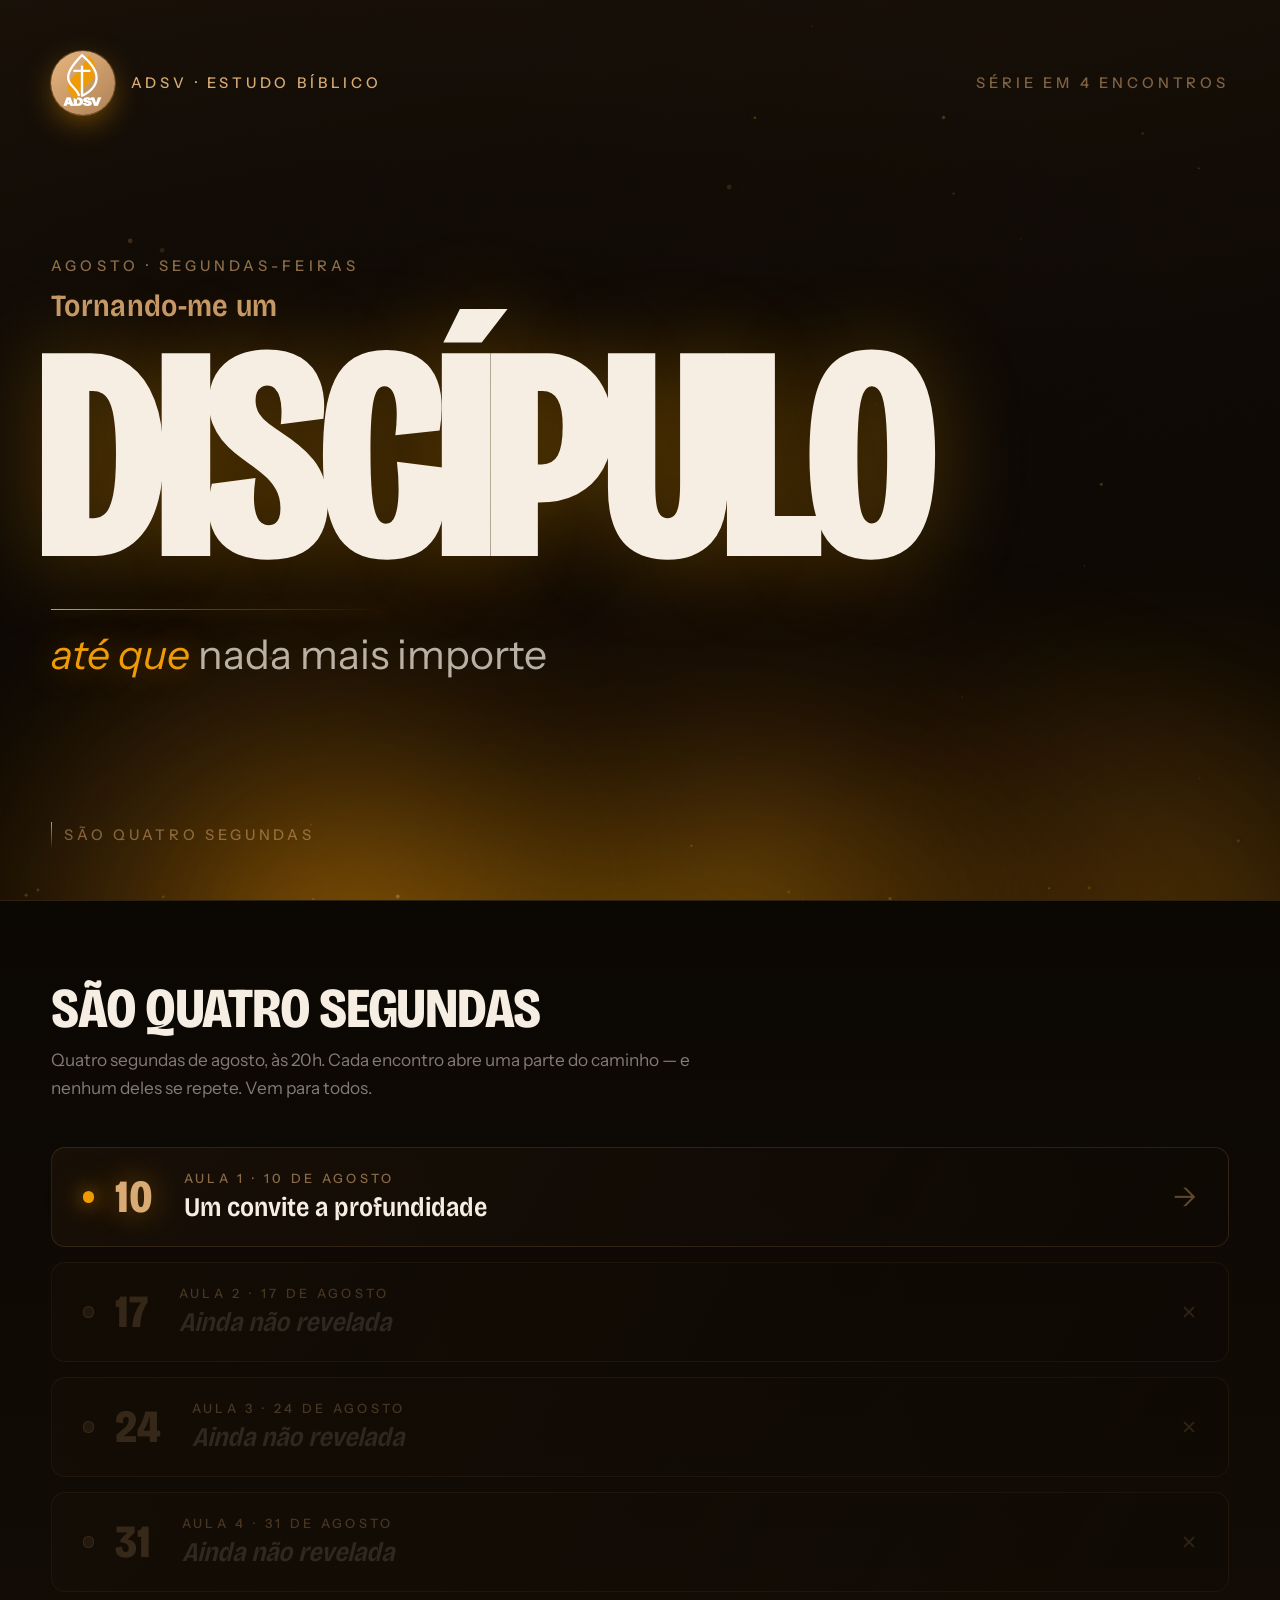
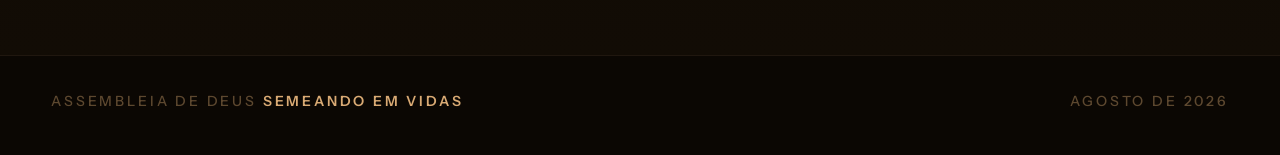
==== index.html @ de2c48a8 "Hub: peca vira aula (texto e chave do painel)" ====
<!DOCTYPE html>
<html lang="pt-BR">
<head>
<meta charset="utf-8">
<meta name="viewport" content="width=device-width,initial-scale=1">
<title>Tornando-me um discípulo — ADSV</title>
<meta name="description" content="Série de quatro estudos bíblicos. Assembleia de Deus Semeando em Vidas.">

<!-- Prévia ao colar o link no WhatsApp -->
<meta property="og:title" content="Tornando-me um discípulo">
<meta property="og:description" content="Até que nada mais importe · Série em 4 encontros · ADSV">
<meta property="og:image" content="logo.png">
<meta property="og:type" content="website">
<meta name="theme-color" content="#0E0904">

<link rel="icon" href="logo.png">
<link rel="preconnect" href="https://fonts.googleapis.com">
<link rel="preconnect" href="https://fonts.gstatic.com" crossorigin>
<link href="https://fonts.googleapis.com/css2?family=Bricolage+Grotesque:opsz,wdth,wght@12..96,75..100,400;12..96,75..100,600;12..96,75..100,800&family=Instrument+Sans:wght@400;500;600&display=swap" rel="stylesheet">
<link rel="stylesheet" href="base.css">

<style>
  /* ================= CAPA ================= */
  .capa{
    position:relative;
    min-height:100svh;
    display:flex; flex-direction:column;
    padding:var(--pad);
    background:linear-gradient(168deg,#1A1108 0%,#0E0904 52%,#0B0703 100%);
    overflow:hidden;
  }
  .capa::before{
    content:""; position:absolute; inset:0; z-index:1; pointer-events:none;
    background:radial-gradient(120% 100% at 26% 44%,rgba(11,7,3,.6) 0%,rgba(11,7,3,0) 58%);
  }
  .camada{ position:relative; z-index:2; }

  .topo{
    display:flex; align-items:center; justify-content:space-between;
    gap:16px; flex-wrap:wrap;
  }
  .marca{ display:flex; align-items:center; gap:clamp(10px,1.2vw,22px); }
  .marca img{
    width:clamp(44px,5vw,96px); height:auto; border-radius:50%;
    box-shadow:0 0 0 1px rgba(217,170,116,.3),0 10px 34px -8px rgba(239,155,4,.65);
  }
  .marca span,.contador{
    font-size:clamp(9px,1.15vw,19px);
    letter-spacing:.26em; text-transform:uppercase; font-weight:500;
  }
  .marca span{ color:var(--sand); }
  .contador{ color:rgba(217,170,116,.55); }

  .centro{ flex:1; display:flex; flex-direction:column; justify-content:center;
           padding:clamp(40px,6vh,90px) 0; }

  .titulo{
    font-family:var(--display); font-weight:800;
    font-variation-settings:"wdth" 75;
    font-size:clamp(46px,24vw,440px);
    line-height:.8; letter-spacing:-.04em;
    text-transform:uppercase; color:var(--bone);
    white-space:nowrap; margin:clamp(6px,1vh,16px) 0 0 -.05em;
    text-shadow:0 4px 90px rgba(239,155,4,.32);
  }
  @media (max-width:640px){ .titulo{ font-size:17vw; } }

  .centro .eyebrow{ margin-bottom:clamp(10px,1.6vh,26px); }
  .centro .rule{ margin:clamp(22px,3.4vh,52px) 0 clamp(14px,2vh,30px); }

  .desce{
    display:flex; align-items:center; gap:12px;
    font-size:clamp(9px,1.15vw,19px);
    letter-spacing:.26em; text-transform:uppercase;
    color:rgba(217,170,116,.5); font-weight:500;
  }
  .desce i{
    display:block; width:1px; height:clamp(24px,3vh,44px);
    background:linear-gradient(180deg,var(--ember),transparent);
    animation:desliza 2.4s ease-in-out infinite;
  }
  @keyframes desliza{ 0%,100%{opacity:.3;transform:translateY(-4px)} 50%{opacity:1;transform:translateY(4px)} }

  /* ================= AULAS ================= */
  .pecas{
    position:relative;
    padding:clamp(60px,9vh,130px) var(--pad) clamp(50px,7vh,100px);
    background:linear-gradient(180deg,#0B0703 0%,#120C05 100%);
    border-top:1px solid rgba(217,170,116,.14);
  }
  .pecas h2{
    font-family:var(--display); font-weight:800;
    font-variation-settings:"wdth" 82;
    font-size:clamp(26px,4.4vw,72px); line-height:.95;
    text-transform:uppercase; letter-spacing:-.02em;
    color:var(--bone); margin-bottom:clamp(8px,1.2vh,16px);
  }
  .pecas .sub{
    font-size:clamp(13px,1.35vw,22px); line-height:1.6;
    color:rgba(246,238,227,.5); max-width:56ch;
    margin-bottom:clamp(34px,5vh,68px);
  }

  .lista{ display:flex; flex-direction:column; gap:clamp(12px,1.6vh,20px); }

  .peca{
    position:relative; display:grid;
    grid-template-columns:auto 1fr auto;
    align-items:center; gap:clamp(16px,2.4vw,44px);
    padding:clamp(18px,2.6vh,34px) clamp(18px,2.4vw,40px);
    border:1px solid rgba(217,170,116,.14);
    border-radius:14px;
    background:linear-gradient(120deg,rgba(26,17,8,.85),rgba(14,9,4,.6));
    transition:border-color .3s ease, transform .3s ease, background .3s ease;
  }

  /* liberada */
  .peca.aberta{ cursor:pointer; }
  .peca.aberta:hover{
    border-color:rgba(239,155,4,.5);
    transform:translateY(-3px);
    background:linear-gradient(120deg,rgba(40,26,10,.9),rgba(18,12,5,.7));
  }
  .peca.aberta:hover .seta{ transform:translateX(6px); color:var(--ember); }
  .peca.aberta:hover .num{ color:var(--bone); }

  /* travada */
  .peca.travada{ opacity:.45; cursor:default; }

  .marcador{ display:flex; align-items:center; gap:clamp(12px,1.6vw,26px); }
  .ponto{
    width:clamp(10px,.9vw,15px); aspect-ratio:1; border-radius:50%;
    background:var(--bark); box-shadow:inset 0 0 0 1px rgba(217,170,116,.3);
    flex-shrink:0;
  }
  .peca.aberta .ponto{
    background:var(--ember);
    box-shadow:0 0 20px rgba(239,155,4,.9),0 0 48px rgba(239,155,4,.45);
    animation:pulsa 2.8s ease-in-out infinite;
  }
  @keyframes pulsa{ 0%,100%{opacity:1} 50%{opacity:.58} }

  .num{
    font-family:var(--display); font-weight:800;
    font-variation-settings:"wdth" 82;
    font-size:clamp(30px,3.6vw,60px); line-height:1;
    color:rgba(217,170,116,.4); transition:color .3s ease;
  }
  .peca.aberta .num{ color:var(--sand); text-shadow:0 0 32px rgba(239,155,4,.45); }

  .info .rotulo{
    font-size:clamp(9px,1vw,15px); letter-spacing:.26em;
    text-transform:uppercase; color:rgba(217,170,116,.6);
    font-weight:500; margin-bottom:6px;
  }
  .info .nome{
    font-family:var(--display); font-weight:600;
    font-variation-settings:"wdth" 88;
    font-size:clamp(16px,2.1vw,34px); line-height:1.15;
    color:var(--bone);
  }
  .info .nome.vazio{ color:rgba(246,238,227,.28); font-style:italic; }

  .seta{
    font-size:clamp(20px,2.2vw,34px); color:rgba(217,170,116,.4);
    transition:transform .3s ease,color .3s ease;
  }
  .cadeado{ font-size:clamp(14px,1.5vw,22px); color:rgba(217,170,116,.35); }

  /* ================= RODAPÉ ================= */
  footer{
    padding:clamp(30px,4vh,54px) var(--pad) clamp(40px,5vh,70px);
    border-top:1px solid rgba(217,170,116,.1);
    display:flex; justify-content:space-between; align-items:center;
    gap:16px; flex-wrap:wrap;
    font-size:clamp(10px,1.1vw,16px);
    letter-spacing:.2em; text-transform:uppercase;
    color:rgba(217,170,116,.4); font-weight:500;
  }
  footer b{ color:var(--sand); font-weight:600; }
</style>
</head>
<body>

<!-- ===================== CAPA ===================== -->
<header class="capa">
  <div class="fogo">
    <div class="heat"><i></i><i></i><i></i><i></i></div>
    <canvas></canvas>
    <div class="brasa-glow"></div>
  </div>
  <div class="grao"></div>

  <div class="camada topo">
    <div class="marca">
      <img src="logo.png" alt="Logo ADSV">
      <span>ADSV · Estudo bíblico</span>
    </div>
    <div class="contador">Série em 4 encontros</div>
  </div>

  <div class="camada centro">
    <div class="eyebrow">Agosto · Segundas-feiras</div>
    <div class="kicker">Tornando-me um</div>
    <h1 class="titulo">Discípulo</h1>
    <div class="rule"></div>
    <div class="hook"><em>até que</em> nada mais importe</div>
  </div>

  <a class="camada desce" href="#pecas">
    <i></i> São quatro segundas
  </a>
</header>

<!-- ===================== AULAS ===================== -->
<main class="pecas" id="pecas">
  <h2>São quatro segundas</h2>
  <p class="sub">
    Quatro segundas de agosto, às 20h. Cada encontro abre uma parte do caminho —
    e nenhum deles se repete. Vem para todos.
  </p>
  <div class="lista" id="lista"></div>
</main>

<footer>
  <div>Assembleia de Deus <b>Semeando em Vidas</b></div>
  <div>Agosto de 2026</div>
</footer>

<script>
/* ═══════════════════════════════════════════════════════════
   PAINEL DE CONTROLE DA SÉRIE

   Para liberar um encontro: troque  liberado: false  por  true
   Para dar nome à aula:     preencha o campo  titulo

   Aula travada NÃO mostra o título — é o que protege a surpresa.
   Aula já liberada continua aberta para sempre.
   ═══════════════════════════════════════════════════════════ */
const ENCONTROS = [
  { aula:1, dia:'10', data:'10 de agosto', titulo:'Um convite a profundidade', arquivo:'01-encontro.html', liberado:true  },
  { aula:2, dia:'17', data:'17 de agosto', titulo:'', arquivo:'02-encontro.html', liberado:false },
  { aula:3, dia:'24', data:'24 de agosto', titulo:'', arquivo:'03-encontro.html', liberado:false },
  { aula:4, dia:'31', data:'31 de agosto', titulo:'', arquivo:'04-encontro.html', liberado:false }
];

/* ─────────── daqui para baixo não precisa mexer ─────────── */
(function(){
  const lista = document.getElementById('lista');

  ENCONTROS.forEach(function(e){
    const aberto = e.liberado;
    const el = document.createElement(aberto ? 'a' : 'div');
    el.className = 'peca ' + (aberto ? 'aberta' : 'travada');

    if (aberto){
      el.href = e.arquivo;
    } else {
      el.setAttribute('aria-disabled', 'true');
    }

    const nome = aberto
      ? (e.titulo
          ? '<div class="nome">' + e.titulo + '</div>'
          : '<div class="nome vazio">Título a definir</div>')
      : '<div class="nome vazio">Ainda não revelada</div>';

    el.innerHTML =
      '<div class="marcador">' +
        '<div class="ponto"></div>' +
        '<div class="num">' + e.dia + '</div>' +
      '</div>' +
      '<div class="info">' +
        '<div class="rotulo">Aula ' + e.aula + ' · ' + e.data + '</div>' +
        nome +
      '</div>' +
      (aberto ? '<div class="seta">→</div>' : '<div class="cadeado">✕</div>');

    lista.appendChild(el);
  });
})();
</script>
<script src="fogo.js"></script>
</body>
</html>
---- base.css ----
/* ═══════════════════════════════════════════════════════════
   TORNANDO-ME UM DISCÍPULO · ADSV
   base.css — variáveis, reset e elementos compartilhados
   ═══════════════════════════════════════════════════════════ */

:root{
  /* espaçamento lateral padrão de todas as telas */
  --pad: clamp(22px, 4vw, 76px);

  /* fontes */
  --display: 'Bricolage Grotesque', 'Instrument Sans', system-ui, sans-serif;
  --sans:    'Instrument Sans', system-ui, -apple-system, 'Segoe UI', sans-serif;

  /* paleta */
  --pitch:    #0B0703;   /* fundo mais escuro   */
  --bark:     #3B2A16;   /* marrom apagado      */
  --sand:     #D9AA74;   /* areia / secundária  */
  --ember:    #EF9B04;   /* brasa · cor-chave   */
  --ember-hi: #FFC46A;   /* brasa clara         */
  --bone:     #F6EEE3;   /* texto principal     */
}

*,*::before,*::after{ margin:0; padding:0; box-sizing:border-box; }

html{ -webkit-text-size-adjust:100%; scroll-behavior:smooth; }

body{
  background:var(--pitch);
  color:var(--bone);
  font-family:var(--sans);
  font-weight:400;
  -webkit-font-smoothing:antialiased;
  -moz-osx-font-smoothing:grayscale;
  overflow-x:hidden;
}

a{ color:inherit; text-decoration:none; }
img{ display:block; max-width:100%; }
::selection{ background:rgba(239,155,4,.32); color:var(--bone); }

/* barra de rolagem discreta */
::-webkit-scrollbar{ width:9px; }
::-webkit-scrollbar-track{ background:#0B0703; }
::-webkit-scrollbar-thumb{ background:rgba(217,170,116,.2); border-radius:9px; }
::-webkit-scrollbar-thumb:hover{ background:rgba(239,155,4,.45); }


/* ═══════════ TIPOGRAFIA COMPARTILHADA ═══════════ */

/* etiqueta pequena em caixa alta */
.eyebrow{
  font-size:clamp(9px,1.15vw,19px);
  letter-spacing:.28em;
  text-transform:uppercase;
  font-weight:500;
  color:rgba(217,170,116,.62);
}

/* linha acima do título gigante — "Tornando-me um" */
.kicker{
  font-family:var(--display);
  font-weight:600;
  font-variation-settings:"wdth" 90;
  font-size:clamp(15px,2.4vw,40px);
  line-height:1.1;
  letter-spacing:.01em;
  color:rgba(217,170,116,.9);
}

/* filete de brasa */
.rule{
  height:1px;
  width:min(340px,46vw);
  background:linear-gradient(90deg,var(--ember) 0%,rgba(239,155,4,.35) 45%,rgba(239,155,4,0) 100%);
  box-shadow:0 0 16px rgba(239,155,4,.45);
}

/* frase de efeito abaixo do filete */
.hook{
  font-size:clamp(19px,3.2vw,56px);
  line-height:1.28;
  font-weight:400;
  color:rgba(246,238,227,.72);
  max-width:30ch;
}
.hook em{
  font-style:italic;
  color:var(--ember);
  text-shadow:0 0 34px rgba(239,155,4,.45);
}


/* ═══════════ AMBIENTE: FOGO, BRASA E GRÃO ═══════════ */

.fogo{
  position:absolute;
  inset:0;
  z-index:0;
  pointer-events:none;
  overflow:hidden;
}

.fogo canvas{
  position:absolute;
  inset:0;
  width:100%;
  height:100%;
  display:block;
}

/* manchas de calor difusas na base da tela */
.fogo .heat{
  position:absolute;
  left:-10%; right:-10%; bottom:-18%;
  height:70%;
}
.fogo .heat i{
  position:absolute;
  bottom:0;
  display:block;
  border-radius:50%;
  filter:blur(58px);
  background:radial-gradient(circle at 50% 70%,rgba(239,155,4,.5) 0%,rgba(239,155,4,.16) 45%,rgba(239,155,4,0) 72%);
  animation:respira 7s ease-in-out infinite;
}
.fogo .heat i:nth-child(1){ left:6%;  width:44%; height:78%; animation-delay:0s;    opacity:.75; }
.fogo .heat i:nth-child(2){ left:38%; width:38%; height:62%; animation-delay:-2.3s; opacity:.6;  }
.fogo .heat i:nth-child(3){ left:64%; width:42%; height:70%; animation-delay:-4.1s; opacity:.5;  }
.fogo .heat i:nth-child(4){ left:20%; width:30%; height:52%; animation-delay:-5.6s; opacity:.45; }

@keyframes respira{
  0%,100%{ transform:translateY(6%)  scale(1);    opacity:.42; }
  50%    { transform:translateY(-4%) scale(1.09); opacity:.82; }
}

/* halo quente geral */
.brasa-glow{
  position:absolute;
  left:50%; bottom:-34%;
  width:130%; height:76%;
  transform:translateX(-50%);
  pointer-events:none;
  background:radial-gradient(ellipse at 50% 60%,rgba(239,155,4,.2) 0%,rgba(198,96,10,.09) 38%,rgba(239,155,4,0) 70%);
  filter:blur(24px);
  animation:pulsaGlow 9s ease-in-out infinite;
}
@keyframes pulsaGlow{
  0%,100%{ opacity:.55; }
  50%    { opacity:1;   }
}

/* textura de grão sobre tudo — tira o aspecto "digital demais" */
.grao{
  position:absolute;
  inset:0;
  z-index:1;
  pointer-events:none;
  opacity:.055;
  mix-blend-mode:overlay;
  background-image:url("data:image/svg+xml;utf8,<svg xmlns='http://www.w3.org/2000/svg' width='180' height='180'><filter id='r'><feTurbulence type='fractalNoise' baseFrequency='.85' numOctaves='3' stitchTiles='stitch'/></filter><rect width='180' height='180' filter='url(%23r)'/></svg>");
  background-size:180px 180px;
}


/* ═══════════ ACESSIBILIDADE ═══════════ */
@media (prefers-reduced-motion: reduce){
  *,*::before,*::after{
    animation-duration:.001ms !important;
    animation-iteration-count:1 !important;
    transition-duration:.001ms !important;
    scroll-behavior:auto !important;
  }
}
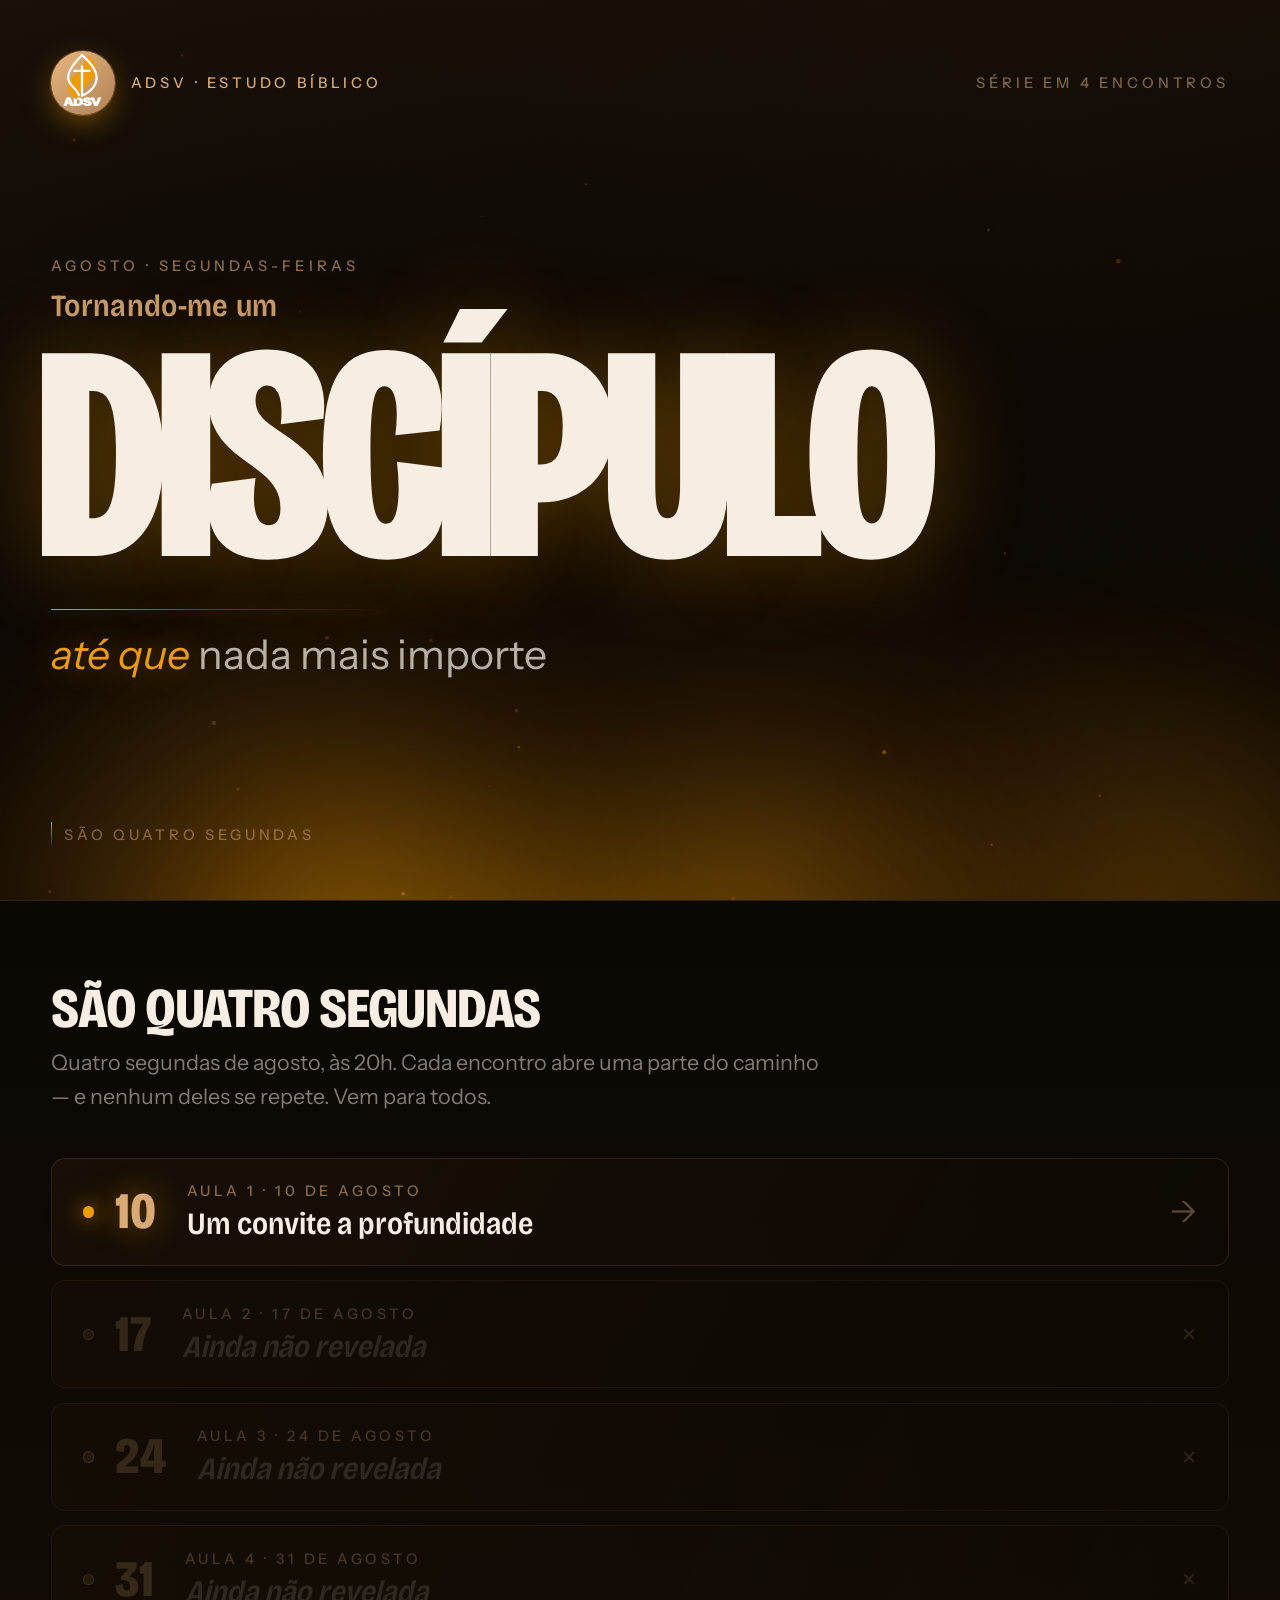
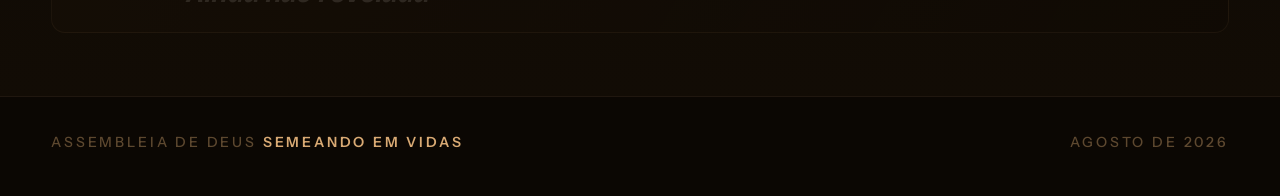
==== commit e3c3a7cf: "Hub: escala tipografica maior" ====
--- a/index.html
+++ b/index.html
@@ -96,7 +96,7 @@
     color:var(--bone); margin-bottom:clamp(8px,1.2vh,16px);
   }
   .pecas .sub{
-    font-size:clamp(13px,1.35vw,22px); line-height:1.6;
+    font-size:clamp(15px,1.68vw,28px); line-height:1.55;
     color:rgba(246,238,227,.5); max-width:56ch;
     margin-bottom:clamp(34px,5vh,68px);
   }
@@ -143,26 +143,26 @@
   .num{
     font-family:var(--display); font-weight:800;
     font-variation-settings:"wdth" 82;
-    font-size:clamp(30px,3.6vw,60px); line-height:1;
+    font-size:clamp(33px,4vw,68px); line-height:1;
     color:rgba(217,170,116,.4); transition:color .3s ease;
   }
   .peca.aberta .num{ color:var(--sand); text-shadow:0 0 32px rgba(239,155,4,.45); }
 
   .info .rotulo{
-    font-size:clamp(9px,1vw,15px); letter-spacing:.26em;
+    font-size:clamp(10px,1.14vw,17px); letter-spacing:.24em;
     text-transform:uppercase; color:rgba(217,170,116,.6);
     font-weight:500; margin-bottom:6px;
   }
   .info .nome{
     font-family:var(--display); font-weight:600;
     font-variation-settings:"wdth" 88;
-    font-size:clamp(16px,2.1vw,34px); line-height:1.15;
+    font-size:clamp(18px,2.42vw,40px); line-height:1.14;
     color:var(--bone);
   }
   .info .nome.vazio{ color:rgba(246,238,227,.28); font-style:italic; }
 
   .seta{
-    font-size:clamp(20px,2.2vw,34px); color:rgba(217,170,116,.4);
+    font-size:clamp(23px,2.5vw,38px); color:rgba(217,170,116,.4);
     transition:transform .3s ease,color .3s ease;
   }
   .cadeado{ font-size:clamp(14px,1.5vw,22px); color:rgba(217,170,116,.35); }
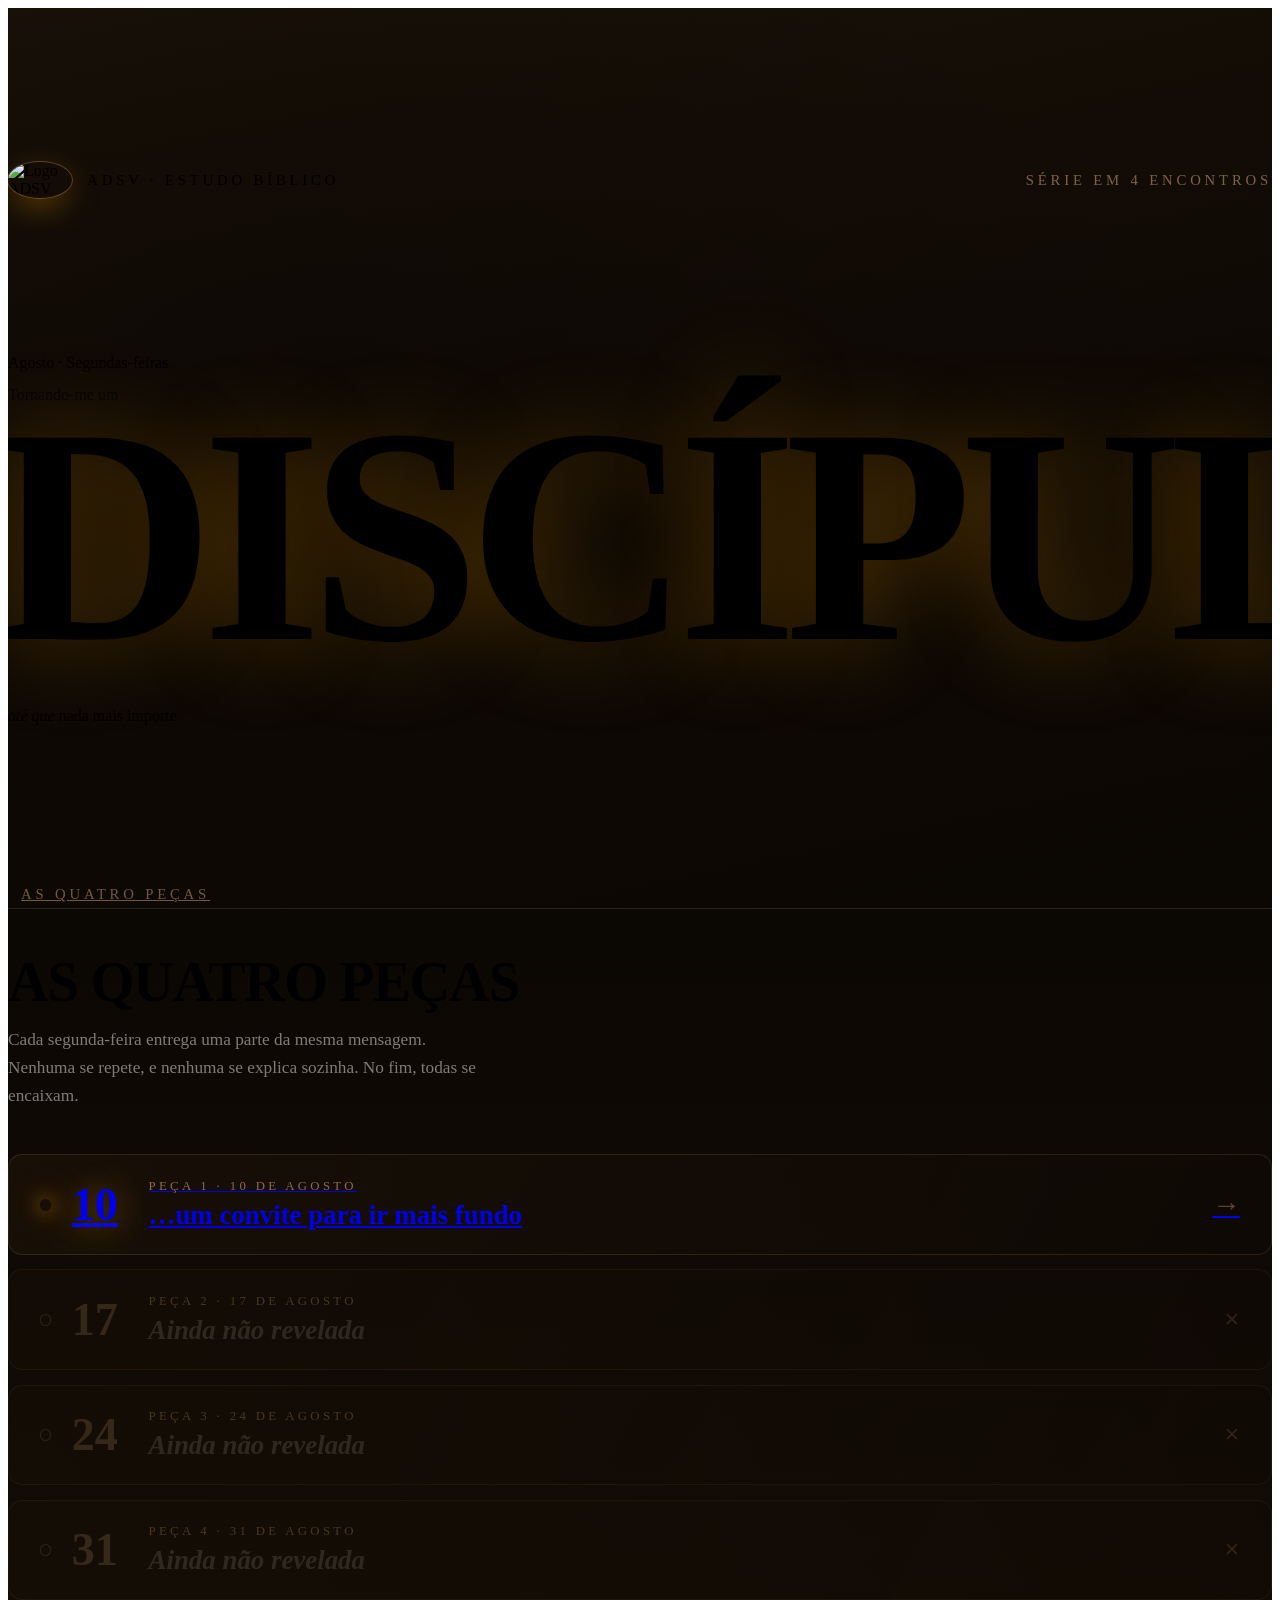
==== commit 88529727: "Add files via upload" ====
--- a/index.html
+++ b/index.html
@@ -9,15 +9,15 @@
 <!-- Prévia ao colar o link no WhatsApp -->
 <meta property="og:title" content="Tornando-me um discípulo">
 <meta property="og:description" content="Até que nada mais importe · Série em 4 encontros · ADSV">
-<meta property="og:image" content="logo.png">
+<meta property="og:image" content="assets/logo.png">
 <meta property="og:type" content="website">
 <meta name="theme-color" content="#0E0904">
 
-<link rel="icon" href="logo.png">
+<link rel="icon" href="assets/logo.png">
 <link rel="preconnect" href="https://fonts.googleapis.com">
 <link rel="preconnect" href="https://fonts.gstatic.com" crossorigin>
 <link href="https://fonts.googleapis.com/css2?family=Bricolage+Grotesque:opsz,wdth,wght@12..96,75..100,400;12..96,75..100,600;12..96,75..100,800&family=Instrument+Sans:wght@400;500;600&display=swap" rel="stylesheet">
-<link rel="stylesheet" href="base.css">
+<link rel="stylesheet" href="assets/base.css">
 
 <style>
   /* ================= CAPA ================= */
@@ -81,7 +81,7 @@
   }
   @keyframes desliza{ 0%,100%{opacity:.3;transform:translateY(-4px)} 50%{opacity:1;transform:translateY(4px)} }
 
-  /* ================= AULAS ================= */
+  /* ================= PEÇAS ================= */
   .pecas{
     position:relative;
     padding:clamp(60px,9vh,130px) var(--pad) clamp(50px,7vh,100px);
@@ -96,7 +96,7 @@
     color:var(--bone); margin-bottom:clamp(8px,1.2vh,16px);
   }
   .pecas .sub{
-    font-size:clamp(15px,1.68vw,28px); line-height:1.55;
+    font-size:clamp(13px,1.35vw,22px); line-height:1.6;
     color:rgba(246,238,227,.5); max-width:56ch;
     margin-bottom:clamp(34px,5vh,68px);
   }
@@ -143,26 +143,26 @@
   .num{
     font-family:var(--display); font-weight:800;
     font-variation-settings:"wdth" 82;
-    font-size:clamp(33px,4vw,68px); line-height:1;
+    font-size:clamp(30px,3.6vw,60px); line-height:1;
     color:rgba(217,170,116,.4); transition:color .3s ease;
   }
   .peca.aberta .num{ color:var(--sand); text-shadow:0 0 32px rgba(239,155,4,.45); }
 
   .info .rotulo{
-    font-size:clamp(10px,1.14vw,17px); letter-spacing:.24em;
+    font-size:clamp(9px,1vw,15px); letter-spacing:.26em;
     text-transform:uppercase; color:rgba(217,170,116,.6);
     font-weight:500; margin-bottom:6px;
   }
   .info .nome{
     font-family:var(--display); font-weight:600;
     font-variation-settings:"wdth" 88;
-    font-size:clamp(18px,2.42vw,40px); line-height:1.14;
+    font-size:clamp(16px,2.1vw,34px); line-height:1.15;
     color:var(--bone);
   }
   .info .nome.vazio{ color:rgba(246,238,227,.28); font-style:italic; }
 
   .seta{
-    font-size:clamp(23px,2.5vw,38px); color:rgba(217,170,116,.4);
+    font-size:clamp(20px,2.2vw,34px); color:rgba(217,170,116,.4);
     transition:transform .3s ease,color .3s ease;
   }
   .cadeado{ font-size:clamp(14px,1.5vw,22px); color:rgba(217,170,116,.35); }
@@ -193,7 +193,7 @@
 
   <div class="camada topo">
     <div class="marca">
-      <img src="logo.png" alt="Logo ADSV">
+      <img src="assets/logo.png" alt="Logo ADSV">
       <span>ADSV · Estudo bíblico</span>
     </div>
     <div class="contador">Série em 4 encontros</div>
@@ -208,16 +208,16 @@
   </div>
 
   <a class="camada desce" href="#pecas">
-    <i></i> São quatro segundas
+    <i></i> As quatro peças
   </a>
 </header>
 
-<!-- ===================== AULAS ===================== -->
+<!-- ===================== PEÇAS ===================== -->
 <main class="pecas" id="pecas">
-  <h2>São quatro segundas</h2>
+  <h2>As quatro peças</h2>
   <p class="sub">
-    Quatro segundas de agosto, às 20h. Cada encontro abre uma parte do caminho —
-    e nenhum deles se repete. Vem para todos.
+    Cada segunda-feira entrega uma parte da mesma mensagem. Nenhuma se repete,
+    e nenhuma se explica sozinha. No fim, todas se encaixam.
   </p>
   <div class="lista" id="lista"></div>
 </main>
@@ -232,16 +232,16 @@
    PAINEL DE CONTROLE DA SÉRIE
 
    Para liberar um encontro: troque  liberado: false  por  true
-   Para dar nome à aula:     preencha o campo  titulo
-
-   Aula travada NÃO mostra o título — é o que protege a surpresa.
-   Aula já liberada continua aberta para sempre.
+   Para dar nome à peça:     preencha o campo  titulo
+
+   Peça travada NÃO mostra o título — é o que protege a surpresa.
+   Peça já liberada continua aberta para sempre.
    ═══════════════════════════════════════════════════════════ */
 const ENCONTROS = [
-  { aula:1, dia:'10', data:'10 de agosto', titulo:'Um convite a profundidade', arquivo:'01-encontro.html', liberado:true  },
-  { aula:2, dia:'17', data:'17 de agosto', titulo:'', arquivo:'02-encontro.html', liberado:false },
-  { aula:3, dia:'24', data:'24 de agosto', titulo:'', arquivo:'03-encontro.html', liberado:false },
-  { aula:4, dia:'31', data:'31 de agosto', titulo:'', arquivo:'04-encontro.html', liberado:false }
+  { peca:1, dia:'10', data:'10 de agosto', titulo:'…um convite para ir mais fundo', arquivo:'01-encontro.html', liberado:true  },
+  { peca:2, dia:'17', data:'17 de agosto', titulo:'A conta que não fecha', arquivo:'02-encontro.html', liberado:false },
+  { peca:3, dia:'24', data:'24 de agosto', titulo:'', arquivo:'03-encontro.html', liberado:false },
+  { peca:4, dia:'31', data:'31 de agosto', titulo:'', arquivo:'04-encontro.html', liberado:false }
 ];
 
 /* ─────────── daqui para baixo não precisa mexer ─────────── */
@@ -271,7 +271,7 @@
         '<div class="num">' + e.dia + '</div>' +
       '</div>' +
       '<div class="info">' +
-        '<div class="rotulo">Aula ' + e.aula + ' · ' + e.data + '</div>' +
+        '<div class="rotulo">Peça ' + e.peca + ' · ' + e.data + '</div>' +
         nome +
       '</div>' +
       (aberto ? '<div class="seta">→</div>' : '<div class="cadeado">✕</div>');
@@ -280,6 +280,6 @@
   });
 })();
 </script>
-<script src="fogo.js"></script>
+<script src="assets/fogo.js"></script>
 </body>
 </html>
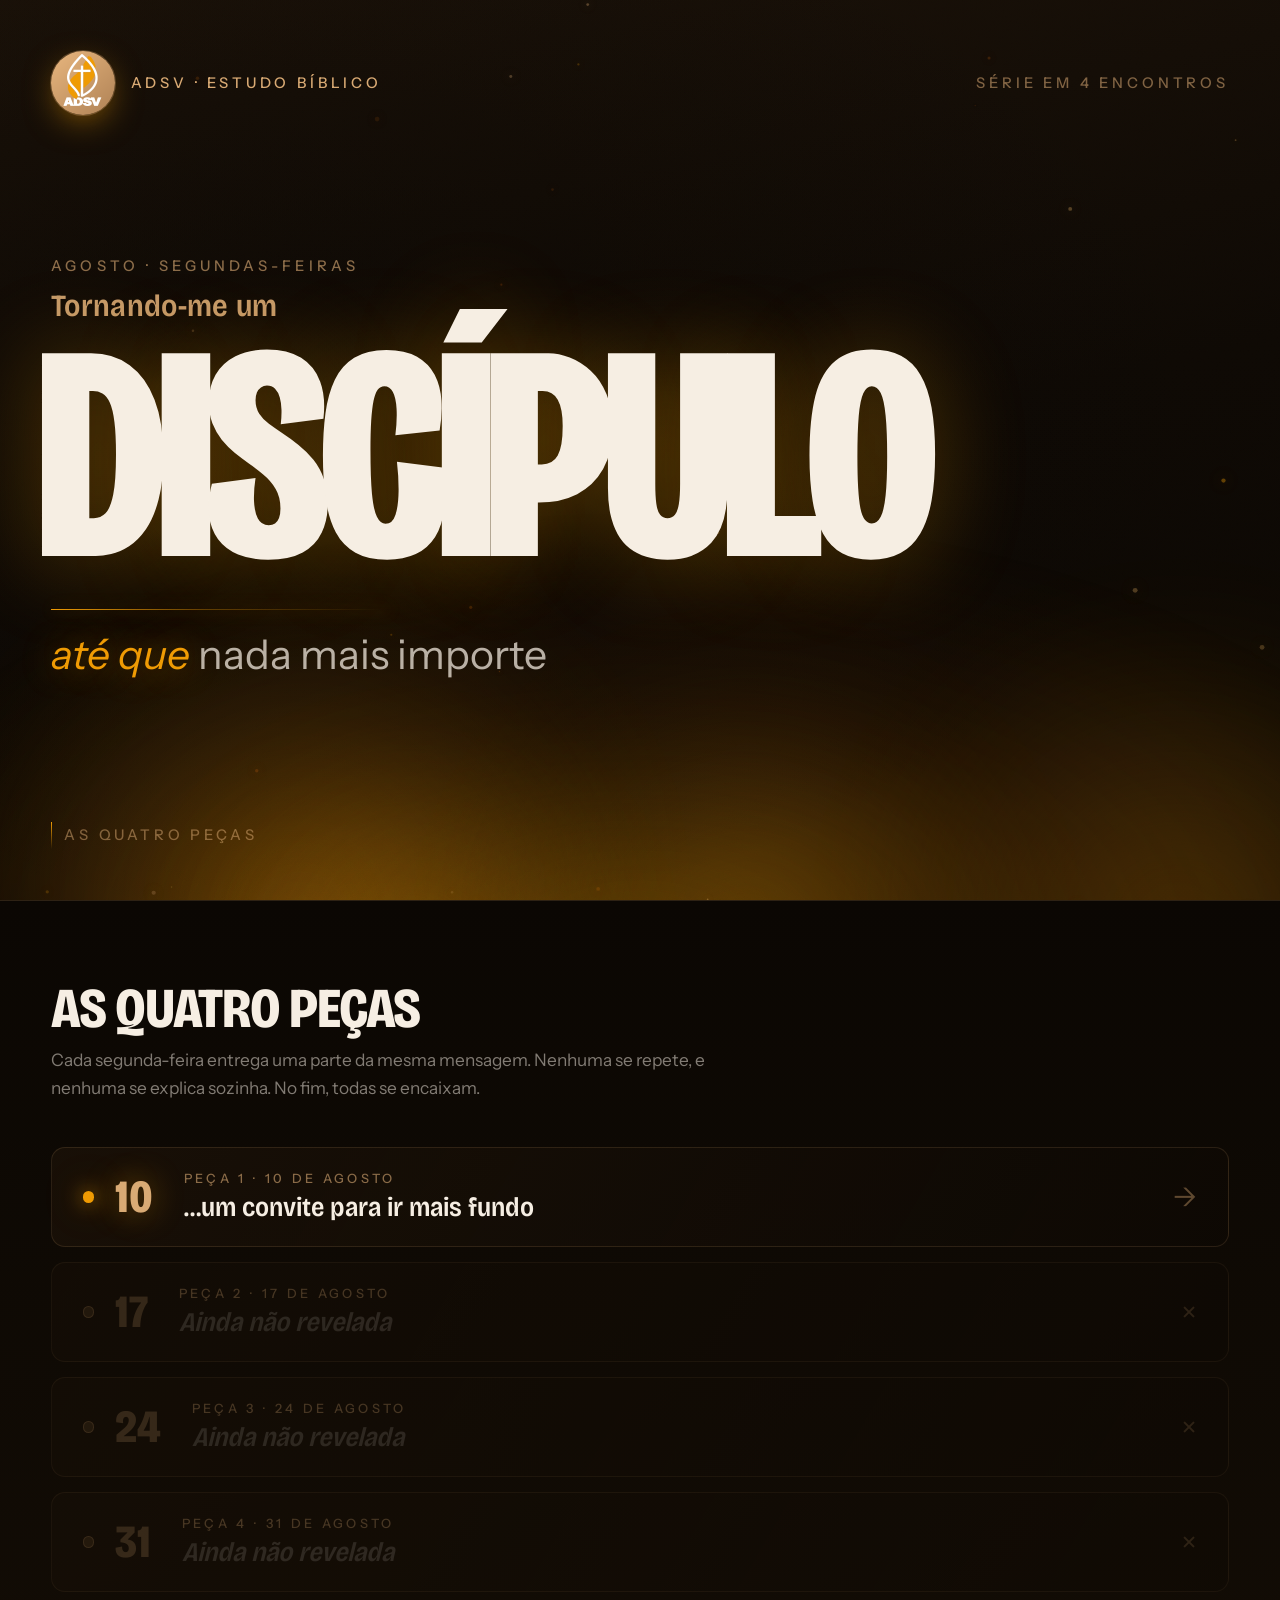
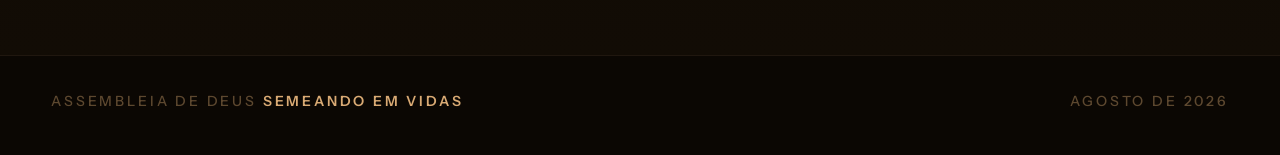
==== commit eb08f85d: "Update asset paths in index.html" ====
--- a/index.html
+++ b/index.html
@@ -9,15 +9,15 @@
 <!-- Prévia ao colar o link no WhatsApp -->
 <meta property="og:title" content="Tornando-me um discípulo">
 <meta property="og:description" content="Até que nada mais importe · Série em 4 encontros · ADSV">
-<meta property="og:image" content="assets/logo.png">
+<meta property="og:image" content="logo.png">
 <meta property="og:type" content="website">
 <meta name="theme-color" content="#0E0904">
 
-<link rel="icon" href="assets/logo.png">
+<link rel="icon" href="logo.png">
 <link rel="preconnect" href="https://fonts.googleapis.com">
 <link rel="preconnect" href="https://fonts.gstatic.com" crossorigin>
 <link href="https://fonts.googleapis.com/css2?family=Bricolage+Grotesque:opsz,wdth,wght@12..96,75..100,400;12..96,75..100,600;12..96,75..100,800&family=Instrument+Sans:wght@400;500;600&display=swap" rel="stylesheet">
-<link rel="stylesheet" href="assets/base.css">
+<link rel="stylesheet" href="base.css">
 
 <style>
   /* ================= CAPA ================= */
@@ -193,7 +193,7 @@
 
   <div class="camada topo">
     <div class="marca">
-      <img src="assets/logo.png" alt="Logo ADSV">
+      <img src="logo.png" alt="Logo ADSV">
       <span>ADSV · Estudo bíblico</span>
     </div>
     <div class="contador">Série em 4 encontros</div>
@@ -280,6 +280,6 @@
   });
 })();
 </script>
-<script src="assets/fogo.js"></script>
+<script src="fogo.js"></script>
 </body>
 </html>
--- a/base.css
+++ b/base.css
@@ -0,0 +1,173 @@
+/* ═══════════════════════════════════════════════════════════
+   TORNANDO-ME UM DISCÍPULO · ADSV
+   base.css — variáveis, reset e elementos compartilhados
+   ═══════════════════════════════════════════════════════════ */
+
+:root{
+  /* espaçamento lateral padrão de todas as telas */
+  --pad: clamp(22px, 4vw, 76px);
+
+  /* fontes */
+  --display: 'Bricolage Grotesque', 'Instrument Sans', system-ui, sans-serif;
+  --sans:    'Instrument Sans', system-ui, -apple-system, 'Segoe UI', sans-serif;
+
+  /* paleta */
+  --pitch:    #0B0703;   /* fundo mais escuro   */
+  --bark:     #3B2A16;   /* marrom apagado      */
+  --sand:     #D9AA74;   /* areia / secundária  */
+  --ember:    #EF9B04;   /* brasa · cor-chave   */
+  --ember-hi: #FFC46A;   /* brasa clara         */
+  --bone:     #F6EEE3;   /* texto principal     */
+}
+
+*,*::before,*::after{ margin:0; padding:0; box-sizing:border-box; }
+
+html{ -webkit-text-size-adjust:100%; scroll-behavior:smooth; }
+
+body{
+  background:var(--pitch);
+  color:var(--bone);
+  font-family:var(--sans);
+  font-weight:400;
+  -webkit-font-smoothing:antialiased;
+  -moz-osx-font-smoothing:grayscale;
+  overflow-x:hidden;
+}
+
+a{ color:inherit; text-decoration:none; }
+img{ display:block; max-width:100%; }
+::selection{ background:rgba(239,155,4,.32); color:var(--bone); }
+
+/* barra de rolagem discreta */
+::-webkit-scrollbar{ width:9px; }
+::-webkit-scrollbar-track{ background:#0B0703; }
+::-webkit-scrollbar-thumb{ background:rgba(217,170,116,.2); border-radius:9px; }
+::-webkit-scrollbar-thumb:hover{ background:rgba(239,155,4,.45); }
+
+
+/* ═══════════ TIPOGRAFIA COMPARTILHADA ═══════════ */
+
+/* etiqueta pequena em caixa alta */
+.eyebrow{
+  font-size:clamp(9px,1.15vw,19px);
+  letter-spacing:.28em;
+  text-transform:uppercase;
+  font-weight:500;
+  color:rgba(217,170,116,.62);
+}
+
+/* linha acima do título gigante — "Tornando-me um" */
+.kicker{
+  font-family:var(--display);
+  font-weight:600;
+  font-variation-settings:"wdth" 90;
+  font-size:clamp(15px,2.4vw,40px);
+  line-height:1.1;
+  letter-spacing:.01em;
+  color:rgba(217,170,116,.9);
+}
+
+/* filete de brasa */
+.rule{
+  height:1px;
+  width:min(340px,46vw);
+  background:linear-gradient(90deg,var(--ember) 0%,rgba(239,155,4,.35) 45%,rgba(239,155,4,0) 100%);
+  box-shadow:0 0 16px rgba(239,155,4,.45);
+}
+
+/* frase de efeito abaixo do filete */
+.hook{
+  font-size:clamp(19px,3.2vw,56px);
+  line-height:1.28;
+  font-weight:400;
+  color:rgba(246,238,227,.72);
+  max-width:30ch;
+}
+.hook em{
+  font-style:italic;
+  color:var(--ember);
+  text-shadow:0 0 34px rgba(239,155,4,.45);
+}
+
+
+/* ═══════════ AMBIENTE: FOGO, BRASA E GRÃO ═══════════ */
+
+.fogo{
+  position:absolute;
+  inset:0;
+  z-index:0;
+  pointer-events:none;
+  overflow:hidden;
+}
+
+.fogo canvas{
+  position:absolute;
+  inset:0;
+  width:100%;
+  height:100%;
+  display:block;
+}
+
+/* manchas de calor difusas na base da tela */
+.fogo .heat{
+  position:absolute;
+  left:-10%; right:-10%; bottom:-18%;
+  height:70%;
+}
+.fogo .heat i{
+  position:absolute;
+  bottom:0;
+  display:block;
+  border-radius:50%;
+  filter:blur(58px);
+  background:radial-gradient(circle at 50% 70%,rgba(239,155,4,.5) 0%,rgba(239,155,4,.16) 45%,rgba(239,155,4,0) 72%);
+  animation:respira 7s ease-in-out infinite;
+}
+.fogo .heat i:nth-child(1){ left:6%;  width:44%; height:78%; animation-delay:0s;    opacity:.75; }
+.fogo .heat i:nth-child(2){ left:38%; width:38%; height:62%; animation-delay:-2.3s; opacity:.6;  }
+.fogo .heat i:nth-child(3){ left:64%; width:42%; height:70%; animation-delay:-4.1s; opacity:.5;  }
+.fogo .heat i:nth-child(4){ left:20%; width:30%; height:52%; animation-delay:-5.6s; opacity:.45; }
+
+@keyframes respira{
+  0%,100%{ transform:translateY(6%)  scale(1);    opacity:.42; }
+  50%    { transform:translateY(-4%) scale(1.09); opacity:.82; }
+}
+
+/* halo quente geral */
+.brasa-glow{
+  position:absolute;
+  left:50%; bottom:-34%;
+  width:130%; height:76%;
+  transform:translateX(-50%);
+  pointer-events:none;
+  background:radial-gradient(ellipse at 50% 60%,rgba(239,155,4,.2) 0%,rgba(198,96,10,.09) 38%,rgba(239,155,4,0) 70%);
+  filter:blur(24px);
+  animation:pulsaGlow 9s ease-in-out infinite;
+}
+@keyframes pulsaGlow{
+  0%,100%{ opacity:.55; }
+  50%    { opacity:1;   }
+}
+
+/* textura de grão sobre tudo — tira o aspecto "digital demais" */
+.grao{
+  position:absolute;
+  inset:0;
+  z-index:1;
+  pointer-events:none;
+  opacity:.055;
+  mix-blend-mode:overlay;
+  background-image:url("data:image/svg+xml;utf8,<svg xmlns='http://www.w3.org/2000/svg' width='180' height='180'><filter id='r'><feTurbulence type='fractalNoise' baseFrequency='.85' numOctaves='3' stitchTiles='stitch'/></filter><rect width='180' height='180' filter='url(%23r)'/></svg>");
+  background-size:180px 180px;
+}
+
+
+/* ═══════════ ACESSIBILIDADE ═══════════ */
+@media (prefers-reduced-motion: reduce){
+  *,*::before,*::after{
+    animation-duration:.001ms !important;
+    animation-iteration-count:1 !important;
+    transition-duration:.001ms !important;
+    scroll-behavior:auto !important;
+  }
+}
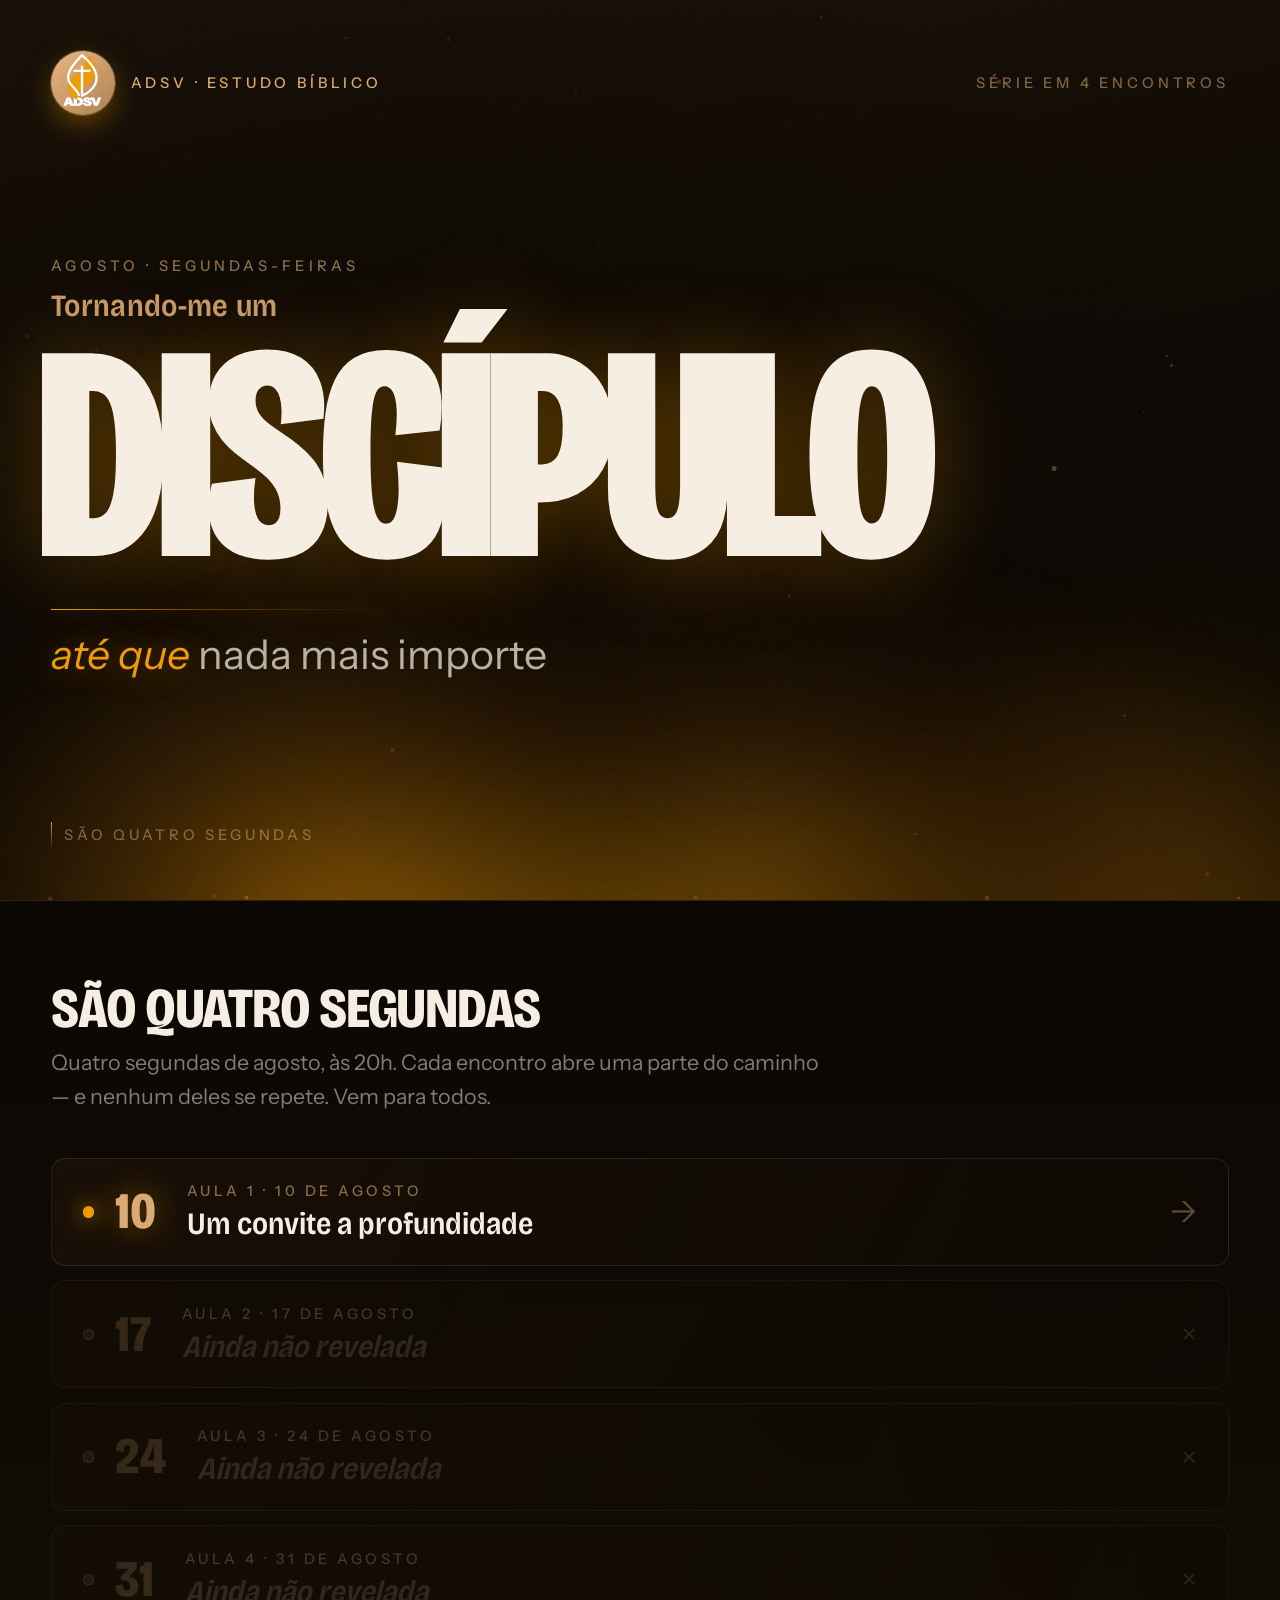
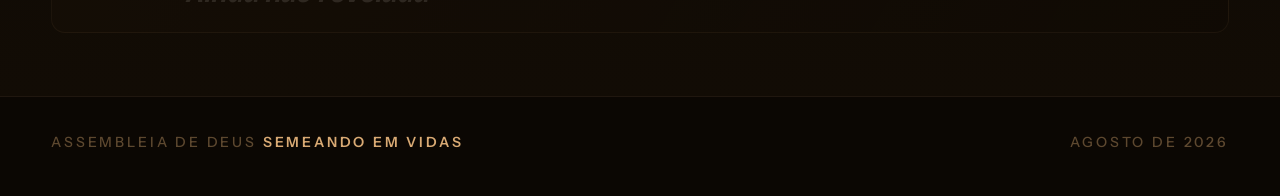
==== commit 3ebd010b: "Rename 'Peças' to 'Aulas' and update content" ====
--- a/index.html
+++ b/index.html
@@ -81,7 +81,7 @@
   }
   @keyframes desliza{ 0%,100%{opacity:.3;transform:translateY(-4px)} 50%{opacity:1;transform:translateY(4px)} }
 
-  /* ================= PEÇAS ================= */
+  /* ================= AULAS ================= */
   .pecas{
     position:relative;
     padding:clamp(60px,9vh,130px) var(--pad) clamp(50px,7vh,100px);
@@ -96,7 +96,7 @@
     color:var(--bone); margin-bottom:clamp(8px,1.2vh,16px);
   }
   .pecas .sub{
-    font-size:clamp(13px,1.35vw,22px); line-height:1.6;
+    font-size:clamp(15px,1.68vw,28px); line-height:1.55;
     color:rgba(246,238,227,.5); max-width:56ch;
     margin-bottom:clamp(34px,5vh,68px);
   }
@@ -143,26 +143,26 @@
   .num{
     font-family:var(--display); font-weight:800;
     font-variation-settings:"wdth" 82;
-    font-size:clamp(30px,3.6vw,60px); line-height:1;
+    font-size:clamp(33px,4vw,68px); line-height:1;
     color:rgba(217,170,116,.4); transition:color .3s ease;
   }
   .peca.aberta .num{ color:var(--sand); text-shadow:0 0 32px rgba(239,155,4,.45); }
 
   .info .rotulo{
-    font-size:clamp(9px,1vw,15px); letter-spacing:.26em;
+    font-size:clamp(10px,1.14vw,17px); letter-spacing:.24em;
     text-transform:uppercase; color:rgba(217,170,116,.6);
     font-weight:500; margin-bottom:6px;
   }
   .info .nome{
     font-family:var(--display); font-weight:600;
     font-variation-settings:"wdth" 88;
-    font-size:clamp(16px,2.1vw,34px); line-height:1.15;
+    font-size:clamp(18px,2.42vw,40px); line-height:1.14;
     color:var(--bone);
   }
   .info .nome.vazio{ color:rgba(246,238,227,.28); font-style:italic; }
 
   .seta{
-    font-size:clamp(20px,2.2vw,34px); color:rgba(217,170,116,.4);
+    font-size:clamp(23px,2.5vw,38px); color:rgba(217,170,116,.4);
     transition:transform .3s ease,color .3s ease;
   }
   .cadeado{ font-size:clamp(14px,1.5vw,22px); color:rgba(217,170,116,.35); }
@@ -208,16 +208,16 @@
   </div>
 
   <a class="camada desce" href="#pecas">
-    <i></i> As quatro peças
+    <i></i> São quatro segundas
   </a>
 </header>
 
-<!-- ===================== PEÇAS ===================== -->
+<!-- ===================== AULAS ===================== -->
 <main class="pecas" id="pecas">
-  <h2>As quatro peças</h2>
+  <h2>São quatro segundas</h2>
   <p class="sub">
-    Cada segunda-feira entrega uma parte da mesma mensagem. Nenhuma se repete,
-    e nenhuma se explica sozinha. No fim, todas se encaixam.
+    Quatro segundas de agosto, às 20h. Cada encontro abre uma parte do caminho —
+    e nenhum deles se repete. Vem para todos.
   </p>
   <div class="lista" id="lista"></div>
 </main>
@@ -232,16 +232,16 @@
    PAINEL DE CONTROLE DA SÉRIE
 
    Para liberar um encontro: troque  liberado: false  por  true
-   Para dar nome à peça:     preencha o campo  titulo
-
-   Peça travada NÃO mostra o título — é o que protege a surpresa.
-   Peça já liberada continua aberta para sempre.
+   Para dar nome à aula:     preencha o campo  titulo
+
+   Aula travada NÃO mostra o título — é o que protege a surpresa.
+   Aula já liberada continua aberta para sempre.
    ═══════════════════════════════════════════════════════════ */
 const ENCONTROS = [
-  { peca:1, dia:'10', data:'10 de agosto', titulo:'…um convite para ir mais fundo', arquivo:'01-encontro.html', liberado:true  },
-  { peca:2, dia:'17', data:'17 de agosto', titulo:'A conta que não fecha', arquivo:'02-encontro.html', liberado:false },
-  { peca:3, dia:'24', data:'24 de agosto', titulo:'', arquivo:'03-encontro.html', liberado:false },
-  { peca:4, dia:'31', data:'31 de agosto', titulo:'', arquivo:'04-encontro.html', liberado:false }
+  { aula:1, dia:'10', data:'10 de agosto', titulo:'Um convite a profundidade', arquivo:'01-encontro.html', liberado:true  },
+  { aula:2, dia:'17', data:'17 de agosto', titulo:'', arquivo:'02-encontro.html', liberado:false },
+  { aula:3, dia:'24', data:'24 de agosto', titulo:'', arquivo:'03-encontro.html', liberado:false },
+  { aula:4, dia:'31', data:'31 de agosto', titulo:'', arquivo:'04-encontro.html', liberado:false }
 ];
 
 /* ─────────── daqui para baixo não precisa mexer ─────────── */
@@ -271,7 +271,7 @@
         '<div class="num">' + e.dia + '</div>' +
       '</div>' +
       '<div class="info">' +
-        '<div class="rotulo">Peça ' + e.peca + ' · ' + e.data + '</div>' +
+        '<div class="rotulo">Aula ' + e.aula + ' · ' + e.data + '</div>' +
         nome +
       '</div>' +
       (aberto ? '<div class="seta">→</div>' : '<div class="cadeado">✕</div>');
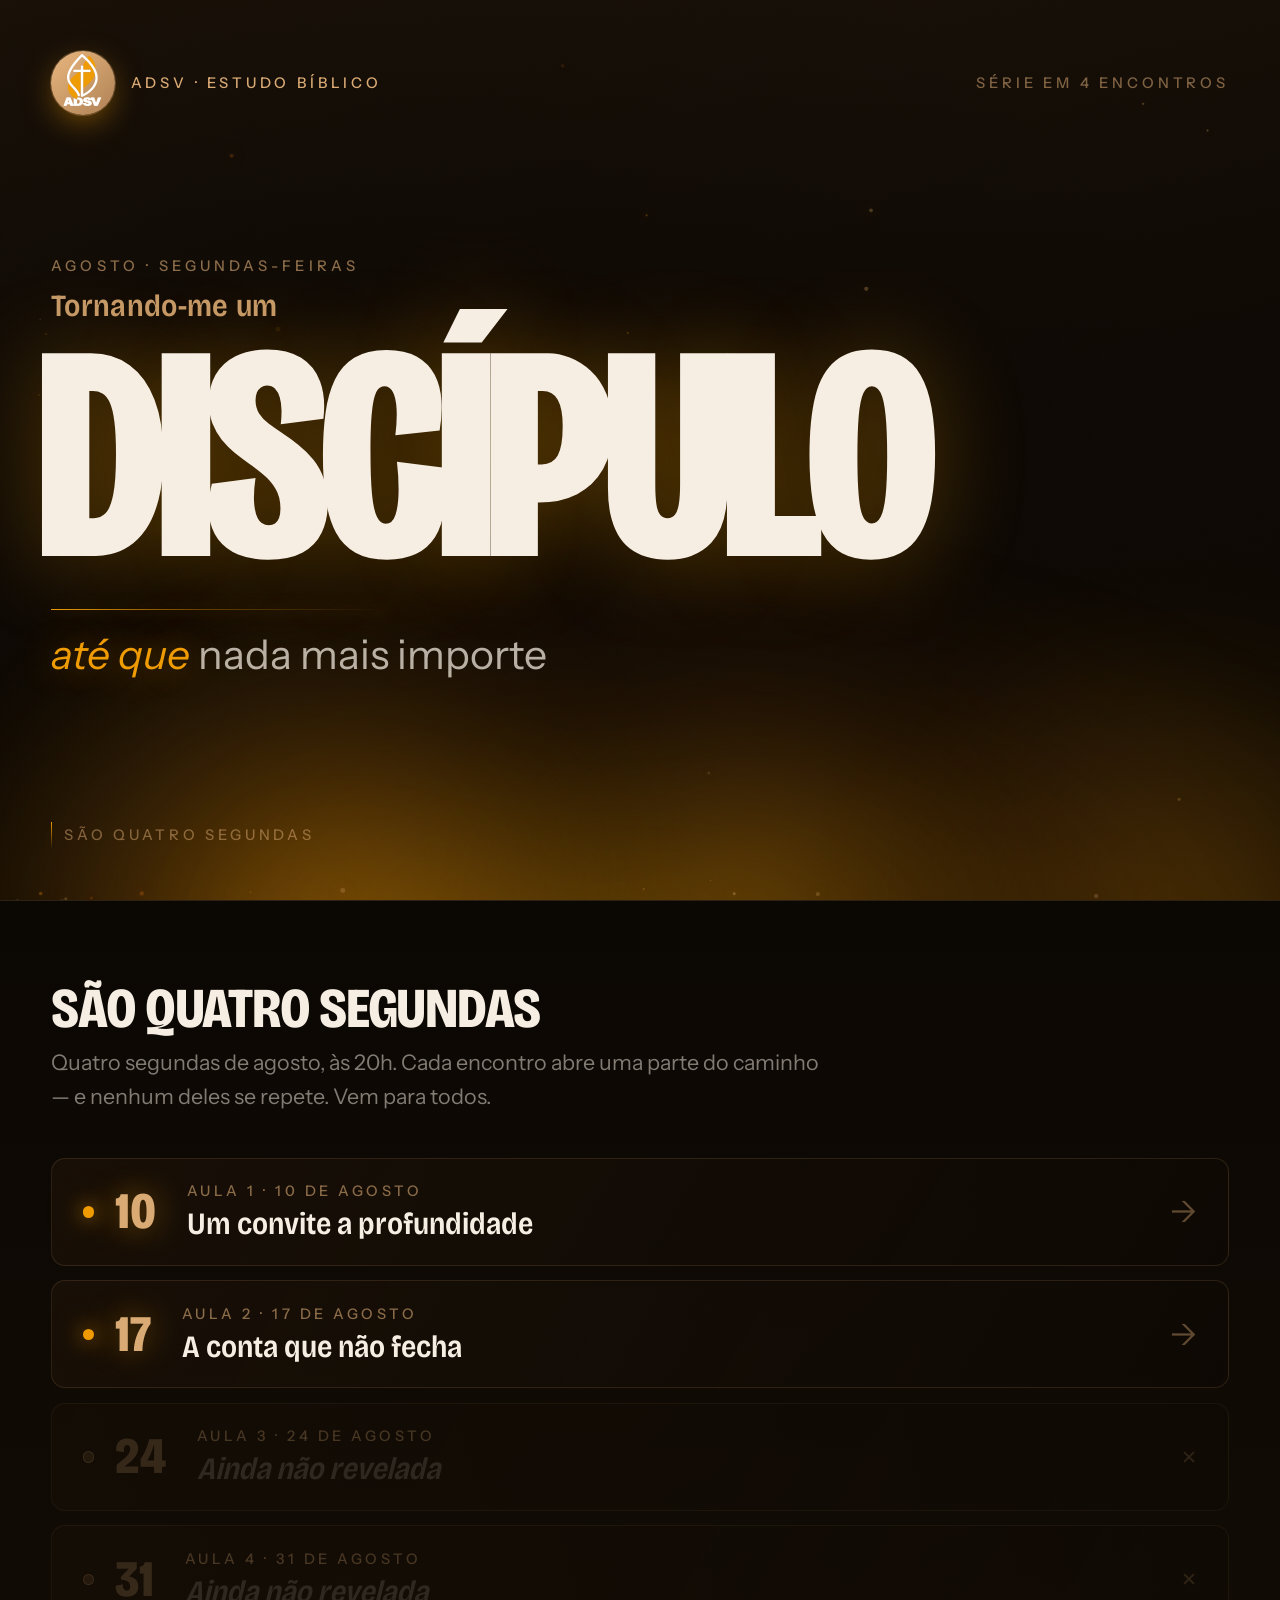
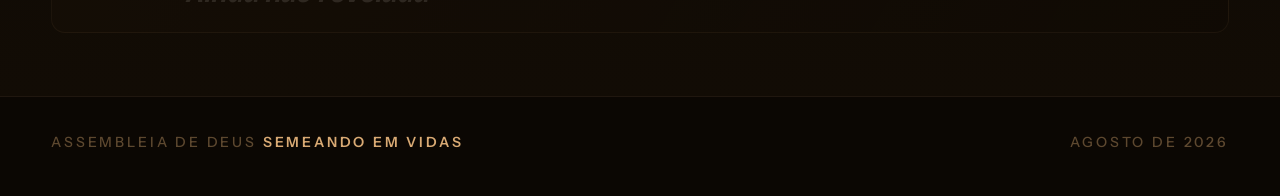
==== commit 6d30be9b: "index.html: libera a Aula 2 na home No painel ENCONTROS, a Aula 2 passa a liberado:true e recebe o t" ====
--- a/index.html
+++ b/index.html
@@ -239,7 +239,7 @@
    ═══════════════════════════════════════════════════════════ */
 const ENCONTROS = [
   { aula:1, dia:'10', data:'10 de agosto', titulo:'Um convite a profundidade', arquivo:'01-encontro.html', liberado:true  },
-  { aula:2, dia:'17', data:'17 de agosto', titulo:'', arquivo:'02-encontro.html', liberado:false },
+  { aula:2, dia:'17', data:'17 de agosto', titulo:'A conta que não fecha', arquivo:'02-encontro.html', liberado:true },
   { aula:3, dia:'24', data:'24 de agosto', titulo:'', arquivo:'03-encontro.html', liberado:false },
   { aula:4, dia:'31', data:'31 de agosto', titulo:'', arquivo:'04-encontro.html', liberado:false }
 ];
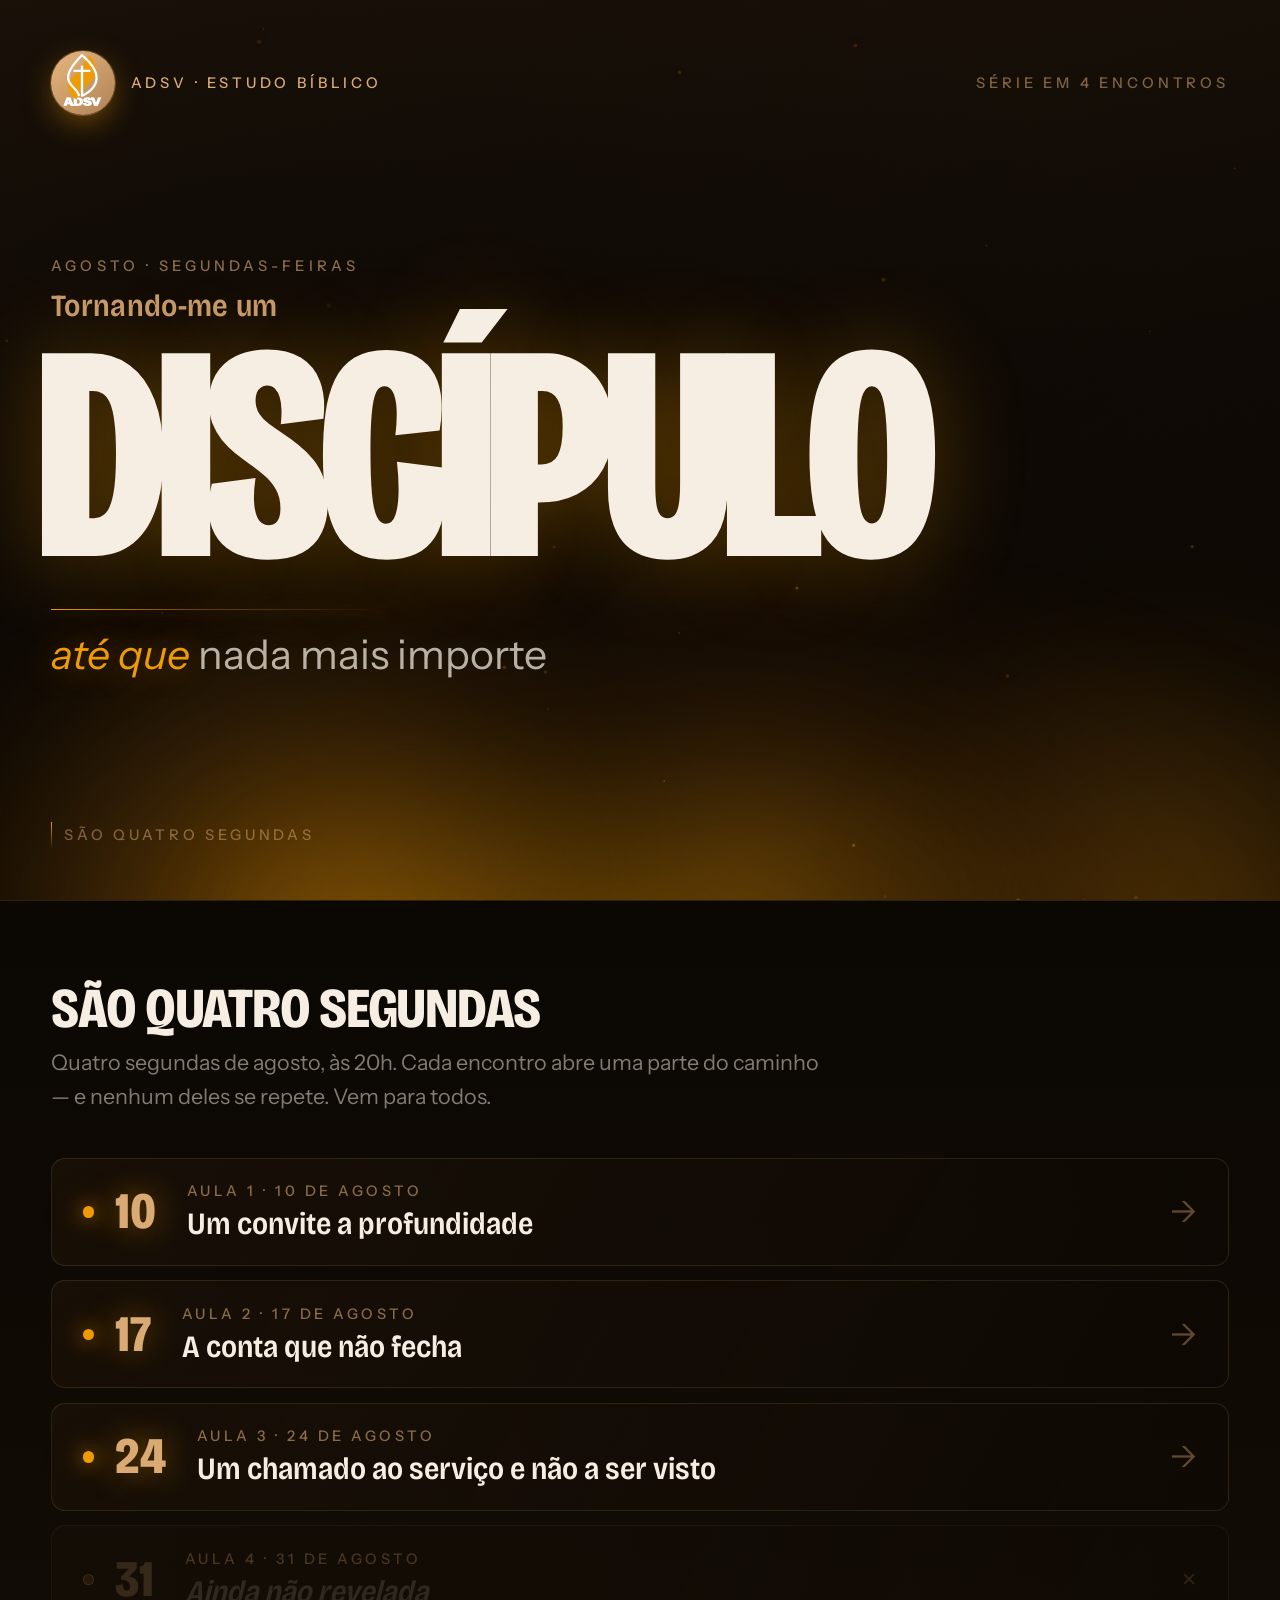
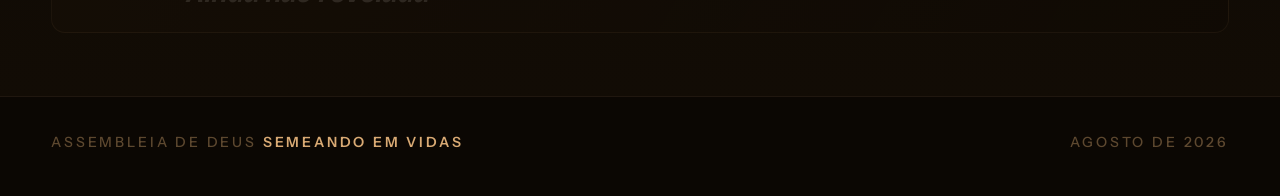
==== commit 794b8818: "index.html: libera a Aula 3 na home" ====
--- a/index.html
+++ b/index.html
@@ -240,7 +240,7 @@
 const ENCONTROS = [
   { aula:1, dia:'10', data:'10 de agosto', titulo:'Um convite a profundidade', arquivo:'01-encontro.html', liberado:true  },
   { aula:2, dia:'17', data:'17 de agosto', titulo:'A conta que não fecha', arquivo:'02-encontro.html', liberado:true },
-  { aula:3, dia:'24', data:'24 de agosto', titulo:'', arquivo:'03-encontro.html', liberado:false },
+  { aula:3, dia:'24', data:'24 de agosto', titulo:'Um chamado ao serviço e não a ser visto', arquivo:'03-encontro.html', liberado:true },
   { aula:4, dia:'31', data:'31 de agosto', titulo:'', arquivo:'04-encontro.html', liberado:false }
 ];
 
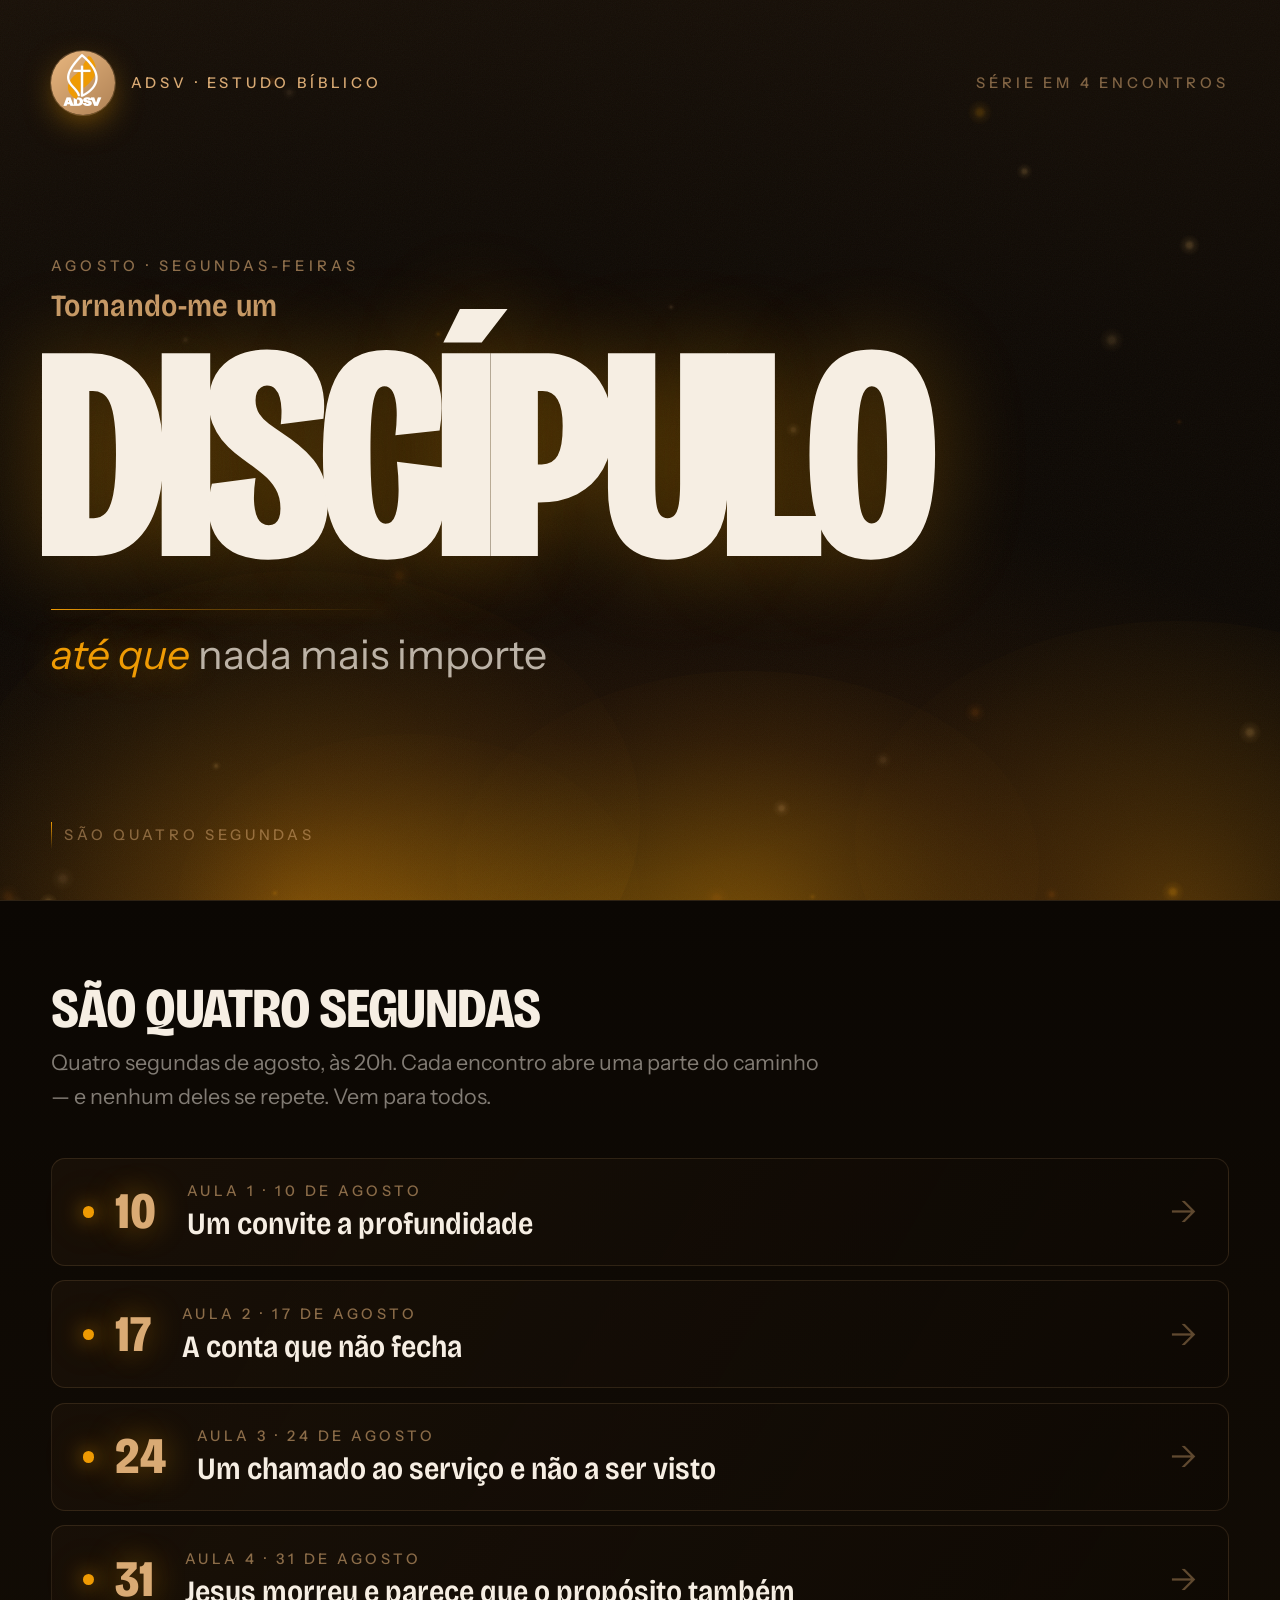
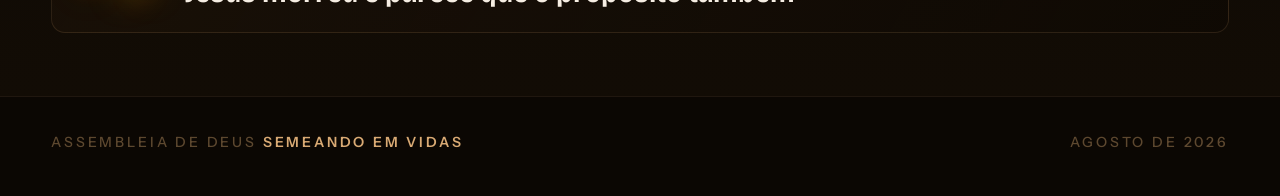
==== commit b00a14ca: "Libera a aula 4 no hub e define o titulo" ====
--- a/index.html
+++ b/index.html
@@ -241,7 +241,7 @@
   { aula:1, dia:'10', data:'10 de agosto', titulo:'Um convite a profundidade', arquivo:'01-encontro.html', liberado:true  },
   { aula:2, dia:'17', data:'17 de agosto', titulo:'A conta que não fecha', arquivo:'02-encontro.html', liberado:true },
   { aula:3, dia:'24', data:'24 de agosto', titulo:'Um chamado ao serviço e não a ser visto', arquivo:'03-encontro.html', liberado:true },
-  { aula:4, dia:'31', data:'31 de agosto', titulo:'', arquivo:'04-encontro.html', liberado:false }
+  { aula:4, dia:'31', data:'31 de agosto', titulo:'Jesus morreu e parece que o propósito também', arquivo:'04-encontro.html', liberado:true }
 ];
 
 /* ─────────── daqui para baixo não precisa mexer ─────────── */
--- a/base.css
+++ b/base.css
@@ -119,18 +119,17 @@
   bottom:0;
   display:block;
   border-radius:50%;
-  filter:blur(58px);
-  background:radial-gradient(circle at 50% 70%,rgba(239,155,4,.5) 0%,rgba(239,155,4,.16) 45%,rgba(239,155,4,0) 72%);
+  background:radial-gradient(circle at 50% 70%,rgba(239,155,4,.42) 0%,rgba(239,155,4,.24) 26%,rgba(239,155,4,.1) 52%,rgba(239,155,4,.03) 70%,rgba(239,155,4,0) 84%);
   animation:respira 7s ease-in-out infinite;
 }
-.fogo .heat i:nth-child(1){ left:6%;  width:44%; height:78%; animation-delay:0s;    opacity:.75; }
-.fogo .heat i:nth-child(2){ left:38%; width:38%; height:62%; animation-delay:-2.3s; opacity:.6;  }
-.fogo .heat i:nth-child(3){ left:64%; width:42%; height:70%; animation-delay:-4.1s; opacity:.5;  }
-.fogo .heat i:nth-child(4){ left:20%; width:30%; height:52%; animation-delay:-5.6s; opacity:.45; }
+.fogo .heat i:nth-child(1){ left:6%;  width:44%; height:78%; animation-delay:0s;    opacity:.9; }
+.fogo .heat i:nth-child(2){ left:38%; width:38%; height:62%; animation-delay:-2.3s; opacity:.76;  }
+.fogo .heat i:nth-child(3){ left:64%; width:42%; height:70%; animation-delay:-4.1s; opacity:.64;  }
+.fogo .heat i:nth-child(4){ left:20%; width:30%; height:52%; animation-delay:-5.6s; opacity:.56; }
 
 @keyframes respira{
-  0%,100%{ transform:translateY(6%)  scale(1);    opacity:.42; }
-  50%    { transform:translateY(-4%) scale(1.09); opacity:.82; }
+  0%,100%{ transform:translateY(6%)  scale(1);    opacity:.54; }
+  50%    { transform:translateY(-4%) scale(1.09); opacity:.96; }
 }
 
 /* halo quente geral */
@@ -140,12 +139,11 @@
   width:130%; height:76%;
   transform:translateX(-50%);
   pointer-events:none;
-  background:radial-gradient(ellipse at 50% 60%,rgba(239,155,4,.2) 0%,rgba(198,96,10,.09) 38%,rgba(239,155,4,0) 70%);
-  filter:blur(24px);
+  background:radial-gradient(ellipse at 50% 60%,rgba(239,155,4,.26) 0%,rgba(198,96,10,.13) 34%,rgba(198,96,10,.05) 55%,rgba(239,155,4,0) 76%);
   animation:pulsaGlow 9s ease-in-out infinite;
 }
 @keyframes pulsaGlow{
-  0%,100%{ opacity:.55; }
+  0%,100%{ opacity:.7; }
   50%    { opacity:1;   }
 }
 
@@ -155,8 +153,7 @@
   inset:0;
   z-index:1;
   pointer-events:none;
-  opacity:.055;
-  mix-blend-mode:overlay;
+  opacity:.04;
   background-image:url("data:image/svg+xml;utf8,<svg xmlns='http://www.w3.org/2000/svg' width='180' height='180'><filter id='r'><feTurbulence type='fractalNoise' baseFrequency='.85' numOctaves='3' stitchTiles='stitch'/></filter><rect width='180' height='180' filter='url(%23r)'/></svg>");
   background-size:180px 180px;
 }
